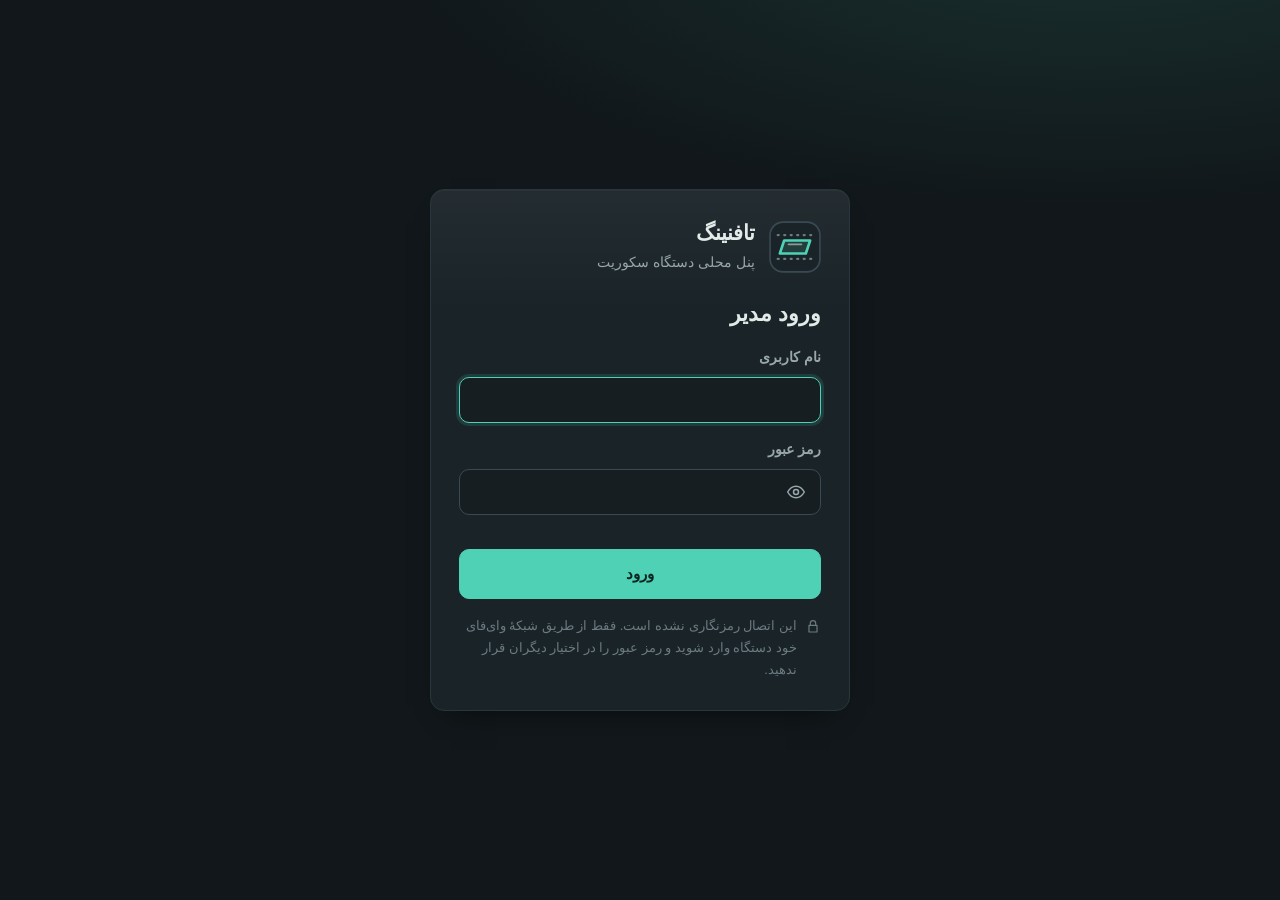
==== firmware/data/index.html @ 234cbbf4 "Phase 2D-1: ESP32 local web UI + REST API + SPIFFS assets main.cpp: - HTTP server on port 80 (ESPAsy" ====
<!doctype html>
<html lang="fa" dir="rtl" data-theme="graphite">
<head>
<meta charset="utf-8">
<meta name="viewport" content="width=device-width, initial-scale=1">
<meta name="color-scheme" content="dark light">
<title>تافنینگ · پنل محلی دستگاه</title>
<link rel="icon" href="data:image/svg+xml,%3Csvg xmlns='http://www.w3.org/2000/svg' viewBox='0 0 48 48'%3E%3Crect x='1' y='1' width='46' height='46' rx='12' fill='%231a2328' stroke='%233a4952' stroke-width='1.5'/%3E%3Cpath d='M8 13h32M8 35h32' stroke='%236a7b81' stroke-width='2' stroke-linecap='round' stroke-dasharray='1 5'/%3E%3Cpath d='M14 18h24l-4 12H10z' fill='%234fd1b5' fill-opacity='.16' stroke='%234fd1b5' stroke-width='2.4' stroke-linejoin='round'/%3E%3Cpath d='M18 21.5h12' stroke='%23e2ebe8' stroke-opacity='.55' stroke-width='1.6' stroke-linecap='round'/%3E%3C/svg%3E">
<link rel="preload" href="assets/Vazirmatn-subset.woff2" as="font" type="font/woff2" crossorigin>
<link rel="stylesheet" href="style.css">
<script>try{var t=localStorage.getItem('tf-theme');if(t)document.documentElement.setAttribute('data-theme',t)}catch(e){}</script>
<script src="app.js" defer></script>
</head>
<body>
<!-- Single-page app. Hash routes: #/login · #/dashboard · #/settings/<tab> · #/calibration[/<channel>]
     dashboard.js, settings.js and calibration.js are loaded on first visit to their view. -->
<svg width="0" height="0" style="position:absolute" aria-hidden="true" focusable="false">
  <symbol id="logo" viewBox="0 0 48 48"><rect x="1" y="1" width="46" height="46" rx="12" fill="#1a2328" stroke="#3a4952" stroke-width="1.5"/><path d="M8 13h32M8 35h32" stroke="#6a7b81" stroke-width="2" stroke-linecap="round" stroke-dasharray="1 5"/><path d="M14 18h24l-4 12H10z" fill="#4fd1b5" fill-opacity=".16" stroke="#4fd1b5" stroke-width="2.4" stroke-linejoin="round"/><path d="M18 21.5h12" stroke="#e2ebe8" stroke-opacity=".55" stroke-width="1.6" stroke-linecap="round"/></symbol>
</svg>

<!-- boot: shown until the session check answers -->
<main class="login-wrap" id="v-boot"><div class="card" style="text-align:center"><div class="spin"></div><p class="muted">در حال بررسی ورود…</p></div></main>

<!-- login: covers everything; the shell stays hidden until authenticated -->
<main class="login-wrap" id="v-login" hidden>
  <div class="login">
    <div class="card">
      <div class="login-brand">
        <svg class="logo" viewBox="0 0 48 48" aria-hidden="true"><use href="#logo"/></svg>
        <div><b>تافنینگ</b><span>پنل محلی دستگاه سکوریت</span></div>
      </div>

      <form id="f-login" novalidate>
        <h1>ورود مدیر</h1>
        <label class="field"><span>نام کاربری</span>
          <input class="input ltr" id="u" name="username" autocomplete="username" autocapitalize="off" spellcheck="false" required maxlength="32">
        </label>
        <label class="field"><span>رمز عبور</span>
          <div class="pw">
            <input class="input ltr" id="p" name="password" type="password" autocomplete="current-password" required maxlength="64">
            <button type="button" class="pw-t" aria-label="نمایش رمز عبور"></button>
          </div>
        </label>
        <p class="err" id="e-login" role="alert"></p>
        <button class="btn primary" type="submit" id="b-login">ورود</button>
      </form>

      <form id="f-change" novalidate hidden>
        <h1>تغییر رمز پیش‌فرض</h1>
        <p class="muted small">برای امنیت دستگاه، پیش از ادامه باید رمز عبور پیش‌فرض را تغییر دهید.</p>
        <label class="field" id="w-cur"><span>رمز عبور فعلی</span>
          <div class="pw">
            <input class="input ltr" id="c0" type="password" autocomplete="current-password" maxlength="64">
            <button type="button" class="pw-t" aria-label="نمایش رمز عبور"></button>
          </div>
        </label>
        <label class="field"><span>رمز عبور جدید</span>
          <div class="pw">
            <input class="input ltr" id="c1" type="password" autocomplete="new-password" required maxlength="64">
            <button type="button" class="pw-t" aria-label="نمایش رمز عبور"></button>
          </div>
        </label>
        <label class="field"><span>تکرار رمز عبور جدید</span>
          <input class="input ltr" id="c2" type="password" autocomplete="new-password" required maxlength="64">
        </label>
        <ul class="rule">
          <li>دست‌کم ۸ نویسه</li>
          <li>متفاوت با رمز فعلی و نام کاربری</li>
        </ul>
        <p class="err" id="e-change" role="alert"></p>
        <button class="btn primary" type="submit" id="b-change">ذخیره و ادامه</button>
      </form>

      <p class="login-note" id="note"></p>
    </div>
  </div>
</main>

<!-- shell: header + one visible page at a time -->
<div id="shell" hidden>
  <header class="top" id="top"></header>

  <main class="page" id="p-dashboard" hidden>
    <div class="statusbar" id="sbar" aria-label="وضعیت دستگاه"></div>
    <div class="banner danger" id="stale" hidden role="alert"></div>
    <div class="page-head">
      <div>
        <h1>وضعیت ایستگاه‌ها</h1>
        <p>بروزرسانی خودکار هر ثانیه · ۱۶ ایستگاه، هر ایستگاه دو نازل</p>
      </div>
      <div class="legend" id="legend"></div>
    </div>
    <section class="stations" id="grid" aria-live="off"></section>
  </main>

  <main class="page narrow" id="p-settings" hidden>
    <div class="page-head"><div><h1>تنظیمات دستگاه</h1><p>تغییرات در حافظهٔ ماندگار دستگاه ذخیره می‌شوند.</p></div></div>
    <nav class="subnav" id="subnav-set" aria-label="بخش‌های تنظیمات"></nav>
    <div class="banner" id="reboot-banner" hidden></div>
    <div id="panel"><div class="card"><div class="spin"></div></div></div>
  </main>

  <main class="page" id="p-calibration" hidden>
    <div class="page-head"><div><h1>کالیبراسیون کانال‌ها</h1><p>۶۴ کانال: ۳۲ فشار و ۳۲ دما · نگاشت ولتاژ ورودی (۰ تا ۵ ولت) به مقدار</p></div></div>
    <nav class="subnav" id="subnav-cal" aria-label="بخش‌های تنظیمات"></nav>
    <div class="sumrow" id="sum"></div>
    <div class="toolbar" id="toolbar"></div>
    <div class="cal">
      <div class="tbl-wrap" id="tblwrap"></div>
      <aside class="card editor" id="editor" aria-label="ویرایشگر کانال"></aside>
    </div>
  </main>
</div>
</body>
</html>
---- firmware/data/style.css ----
/* تافنینگ — پنل محلی دستگاه · style.css
   Merged from themes.css (colour tokens) + main.css (layout/components).
   RTL only. Logical properties only (inline/block), never left/right.
   Persian rule: never set letter-spacing on Persian text (it breaks joining). */

/* ---------- Font: bundled Vazirmatn Regular subset (Persian + Latin + digits) ---------- */
@font-face {
  font-family: "Vazirmatn-subset";
  src: url("assets/Vazirmatn-subset.woff2") format("woff2");
  font-weight: 400;
  font-style: normal;
  font-display: swap;
}

/* ---------- Themes: graphite (dark, default) + daylight (light) ----------
   Graphite + tempered-glass edge green echoes the PC console.
   Neutrals are tinted toward green-grey; no pure black or white. */
:root,
[data-theme="graphite"] {
  color-scheme: dark;
  --bg: #11171a;
  --bg-2: #161e22;
  --surface: #1a2328;
  --surface-2: #212c32;
  --surface-3: #29363d;
  --line: #2a363d;
  --line-2: #3a4952;
  --text: #e2ebe8;
  --muted: #97a7ab;
  --faint: #6a7b81;
  --accent: #4fd1b5;
  --accent-ink: #0b2621;
  --sheen: #ffffff0b;
  --shadow: 0 1px 0 #ffffff08 inset, 0 14px 30px -20px #000000d0;

  /* channel states */
  --ok: #3ddc97;
  --warn: #f5b83d;
  --unconf: #8b989e;
  --danger: #ff6170;

  /* station states */
  --st-idle: #7d8c94;
  --st-stab: #6cb6ff;
  --st-run: #3ddc97;
  --st-post: #a993ff;
  --st-fault: #ff6170;

  --live: #ff9f43;

  --accent-soft: #4fd1b524;
  --ok-soft: #3ddc9720;
  --warn-soft: #f5b83d26;
  --danger-soft: #ff617024;
  --unconf-soft: #8b989e1c;
}

[data-theme="daylight"] {
  color-scheme: light;
  --bg: #e6ecea;
  --bg-2: #dde5e2;
  --surface: #f3f6f5;
  --surface-2: #e9efed;
  --surface-3: #dfe7e4;
  --line: #d0dad7;
  --line-2: #b9c6c2;
  --text: #15221f;
  --muted: #536663;
  --faint: #7f8f8c;
  --accent: #0b8f77;
  --accent-ink: #f1fbf8;
  --sheen: #ffffff70;
  --shadow: 0 1px 2px #0f2a2614, 0 10px 24px -18px #0f2a2650;

  --ok: #128f5c;
  --warn: #b47a00;
  --unconf: #7a898e;
  --danger: #cc2f44;

  --st-idle: #74848b;
  --st-stab: #2f78d6;
  --st-run: #128f5c;
  --st-post: #7154d1;
  --st-fault: #cc2f44;

  --live: #d96a0b;

  --accent-soft: #0b8f771f;
  --ok-soft: #128f5c1a;
  --warn-soft: #b47a001f;
  --danger-soft: #cc2f441a;
  --unconf-soft: #7a898e1a;
}

/* ---------- Base ---------- */
*, *::before, *::after { box-sizing: border-box; }
html { font-size: 16px; -webkit-text-size-adjust: 100%; }
html, body { margin: 0; min-height: 100%; }
body {
  font-family: "Vazirmatn-subset", Tahoma, sans-serif;
  font-size: 1rem;
  line-height: 1.8;
  color: var(--text);
  background:
    radial-gradient(1200px 500px at 85% -10%, var(--accent-soft), transparent 60%),
    var(--bg);
  background-attachment: fixed;
  font-variant-numeric: tabular-nums;
  -webkit-font-smoothing: antialiased;
}
h1, h2, h3, h4 { margin: 0; line-height: 1.5; font-weight: 700; }
h1 { font-size: 1.35rem; }
h2 { font-size: 1.12rem; }
h3 { font-size: 1rem; }
p { margin: 0; }
a { color: inherit; text-decoration: none; }
button, input, select { font: inherit; color: inherit; }
button { cursor: pointer; }
[hidden] { display: none !important; }
:focus-visible { outline: 2px solid var(--accent); outline-offset: 2px; }
::selection { background: var(--accent-soft); }
.ltr { direction: ltr; unicode-bidi: isolate; text-align: start; }
input.ltr { text-align: end; }
.muted { color: var(--muted); }
.small { font-size: .875rem; }
.ico { width: 20px; height: 20px; flex: none; fill: none; stroke: currentColor; stroke-width: 1.8; stroke-linecap: round; stroke-linejoin: round; }
.sr { position: absolute; width: 1px; height: 1px; overflow: hidden; clip: rect(0 0 0 0); white-space: nowrap; }

/* ---------- Header ---------- */
.top {
  position: sticky; inset-block-start: 0; z-index: 20;
  display: flex; align-items: center; gap: 16px;
  padding-block: 10px; padding-inline: 20px;
  background: var(--bg);
  border-block-end: 1px solid var(--line);
}
@supports (backdrop-filter: blur(4px)) {
  .top { background: color-mix(in srgb, var(--bg) 82%, transparent); backdrop-filter: blur(10px); }
}
.brand { display: flex; align-items: center; gap: 10px; margin-inline-end: 8px; }
.brand .logo { width: 34px; height: 34px; flex: none; }
.brand b { display: block; font-size: 1.05rem; line-height: 1.3; }
.brand span { display: block; font-size: .78rem; color: var(--muted); line-height: 1.4; }
.nav { display: flex; gap: 4px; flex: 1; }
.nav a, .icon-btn {
  display: inline-flex; align-items: center; gap: 8px;
  min-height: 44px; padding-inline: 14px; border-radius: 10px;
  color: var(--muted); font-weight: 700; font-size: .95rem;
  border: 1px solid transparent; background: none;
}
.nav a:hover, .icon-btn:hover { color: var(--text); background: var(--surface-2); }
.nav a[aria-current="page"] { color: var(--text); background: var(--surface-2); border-color: var(--line); }
.nav a[aria-current="page"] .ico { color: var(--accent); }
.top-actions { display: flex; gap: 4px; }
.icon-btn { padding-inline: 12px; }

/* ---------- Layout ---------- */
.page { max-width: 1480px; margin-inline: auto; padding: 20px; }
.page-head { display: flex; align-items: flex-end; justify-content: space-between; gap: 16px; flex-wrap: wrap; margin-block-end: 16px; }
.page-head p { color: var(--muted); font-size: .92rem; }
.card {
  background: linear-gradient(180deg, var(--sheen), transparent 120px), var(--surface);
  border: 1px solid var(--line); border-radius: 14px; box-shadow: var(--shadow);
  padding: 20px;
}
.card + .card { margin-block-start: 16px; }
.card-h { display: flex; align-items: center; justify-content: space-between; gap: 12px; margin-block-end: 14px; }
.card-h p { color: var(--muted); font-size: .88rem; }

/* ---------- Status bar ---------- */
.statusbar { display: flex; flex-wrap: wrap; gap: 8px; margin-block-end: 18px; }
.chip {
  display: inline-flex; align-items: center; gap: 8px;
  min-height: 40px; padding-inline: 12px; border-radius: 10px;
  background: var(--surface); border: 1px solid var(--line);
  font-size: .9rem; white-space: nowrap;
}
.chip .k { color: var(--muted); }
.chip .v { font-weight: 700; }
.chip .ico { color: var(--muted); width: 18px; height: 18px; }
.chip.bad { border-color: var(--danger); color: var(--danger); }
.chip.bad .ico, .chip.bad .k { color: inherit; }
.beat { width: 9px; height: 9px; border-radius: 50%; background: var(--faint); flex: none; }
.beat.on { background: var(--accent); box-shadow: 0 0 0 4px var(--accent-soft); }
.beat.off { background: var(--danger); }
.bars { display: inline-flex; align-items: flex-end; gap: 2px; height: 14px; }
.bars i { width: 4px; border-radius: 1px; background: var(--line-2); }
.bars i:nth-child(1) { height: 4px; } .bars i:nth-child(2) { height: 7px; }
.bars i:nth-child(3) { height: 10px; } .bars i:nth-child(4) { height: 14px; }
.bars[data-l="1"] i:nth-child(-n+1), .bars[data-l="2"] i:nth-child(-n+2),
.bars[data-l="3"] i:nth-child(-n+3), .bars[data-l="4"] i:nth-child(-n+4) { background: var(--accent); }
.bars[data-l="1"] i:nth-child(1) { background: var(--warn); }

/* ---------- Banner ---------- */
.banner {
  display: flex; align-items: center; gap: 12px; flex-wrap: wrap;
  padding: 12px 16px; border-radius: 12px; margin-block-end: 16px;
  border: 1px solid var(--warn); background: var(--warn-soft);
}
.banner.danger { border-color: var(--danger); background: var(--danger-soft); }
.banner.info { border-color: var(--line-2); background: var(--surface-2); }
.banner p { flex: 1; min-width: 220px; }

/* ---------- Buttons & fields ---------- */
.btn {
  display: inline-flex; align-items: center; justify-content: center; gap: 8px;
  min-height: 46px; padding-inline: 20px; border-radius: 10px;
  border: 1px solid var(--line-2); background: var(--surface-2);
  font-weight: 700; font-size: .95rem; white-space: nowrap;
}
.btn:hover { background: var(--surface-3); }
.btn:disabled { opacity: .45; cursor: not-allowed; }
.btn.primary { background: var(--accent); border-color: var(--accent); color: var(--accent-ink); }
.btn.primary:hover { filter: brightness(1.07); }
.btn.danger { background: var(--danger-soft); border-color: var(--danger); color: var(--danger); }
.btn.ghost { background: none; border-color: transparent; color: var(--muted); }
.btn.ghost:hover { color: var(--text); background: var(--surface-2); }
.btn.sm { min-height: 38px; padding-inline: 12px; font-size: .88rem; }
.actions { display: flex; gap: 10px; flex-wrap: wrap; align-items: center; margin-block-start: 18px; }
.actions .grow { flex: 1; }

.grid2 { display: grid; grid-template-columns: repeat(auto-fit, minmax(240px, 1fr)); gap: 14px 18px; }
.field { display: flex; flex-direction: column; gap: 6px; min-width: 0; }
.field > span, .lbl { font-size: .9rem; font-weight: 700; color: var(--muted); display: flex; gap: 8px; align-items: center; }
.field small { color: var(--faint); font-size: .82rem; line-height: 1.6; }
.input, select.input {
  width: 100%; min-height: 46px; padding-inline: 14px; border-radius: 10px;
  border: 1px solid var(--line-2); background: var(--bg-2);
}
.input:focus { border-color: var(--accent); outline: none; box-shadow: 0 0 0 3px var(--accent-soft); }
.input[aria-invalid="true"] { border-color: var(--danger); box-shadow: 0 0 0 3px var(--danger-soft); }
.input[readonly] { color: var(--muted); }
.pw { position: relative; }
.pw .input { padding-inline: 52px; }
.pw button { position: absolute; inset-inline-start: 4px; inset-block: 4px; width: 42px; border: 0; border-radius: 8px; background: none; color: var(--muted); display: grid; place-items: center; }
.err { color: var(--danger); font-size: .85rem; min-height: 0; }
.badge {
  display: inline-flex; align-items: center; gap: 6px; padding-inline: 8px; border-radius: 6px;
  font-size: .78rem; font-weight: 700; line-height: 1.9; white-space: nowrap;
  background: var(--surface-3); color: var(--muted);
}
.badge.prop { background: var(--warn-soft); color: var(--warn); }
.badge.ok { background: var(--ok-soft); color: var(--ok); }
.badge.un { background: var(--unconf-soft); color: var(--unconf); border: 1px dashed var(--unconf); }

/* segmented control (radio based) */
.seg { display: inline-flex; flex-wrap: wrap; gap: 4px; padding: 4px; border-radius: 12px; background: var(--bg-2); border: 1px solid var(--line); }
.seg label { position: relative; }
.seg input { position: absolute; opacity: 0; inset: 0; margin: 0; cursor: pointer; }
.seg span { display: flex; align-items: center; gap: 8px; min-height: 42px; padding-inline: 16px; border-radius: 9px; font-weight: 700; color: var(--muted); font-size: .93rem; }
.seg input:checked + span { background: var(--surface-3); color: var(--text); box-shadow: inset 0 0 0 1px var(--line-2); }
.seg input:checked + span::before { content: ""; width: 8px; height: 8px; border-radius: 50%; background: var(--accent); }
.seg input:focus-visible + span { outline: 2px solid var(--accent); }

/* key/value read-only list */
.kv { display: grid; grid-template-columns: repeat(auto-fill, minmax(220px, 1fr)); gap: 10px; margin: 0; }
.kv div { padding: 12px 14px; border-radius: 10px; background: var(--bg-2); border: 1px solid var(--line); }
.kv dt { font-size: .82rem; color: var(--muted); }
.kv dd { margin: 0; font-weight: 700; font-size: 1.02rem; overflow-wrap: anywhere; }

/* settings sub navigation */
.subnav { display: flex; gap: 6px; overflow-x: auto; margin-block-end: 18px; padding-block-end: 2px; }
.subnav a {
  display: inline-flex; align-items: center; gap: 8px; min-height: 46px; padding-inline: 16px;
  border-radius: 10px; color: var(--muted); font-weight: 700; white-space: nowrap;
  border: 1px solid var(--line); background: var(--surface);
}
.subnav a[aria-current="true"] { color: var(--text); border-color: var(--accent); box-shadow: inset 0 -3px 0 var(--accent); }
.narrow { max-width: 920px; }

/* ---------- Dialog / overlay / toast ---------- */
dialog {
  width: min(560px, calc(100vw - 24px)); max-height: calc(100vh - 32px);
  padding: 0; border: 1px solid var(--line-2); border-radius: 16px;
  background: var(--surface); color: var(--text); box-shadow: 0 30px 80px -30px #000c;
}
dialog.wide { width: min(820px, calc(100vw - 24px)); }
dialog::backdrop { background: #0a0f12a8; }
.dlg-b { padding: 22px; }
.dlg-b h2 { margin-block-end: 8px; }
.dlg-b > p { color: var(--muted); }
.overlay { position: fixed; inset: 0; z-index: 60; display: grid; place-items: center; background: var(--bg); }
.overlay .card { text-align: center; max-width: 460px; }
.spin { width: 34px; height: 34px; margin: 0 auto 12px; border-radius: 50%; border: 3px solid var(--line-2); border-block-start-color: var(--accent); animation: spin 1s linear infinite; }
@keyframes spin { to { transform: rotate(360deg); } }
.toasts { position: fixed; inset-block-end: 18px; inset-inline-start: 18px; z-index: 70; display: flex; flex-direction: column; gap: 8px; }
.toast { padding: 12px 16px; border-radius: 10px; background: var(--surface-3); border: 1px solid var(--line-2); box-shadow: var(--shadow); max-width: 380px; font-weight: 700; }
.toast.ok { border-color: var(--ok); }
.toast.bad { border-color: var(--danger); color: var(--danger); }

/* ---------- Login ---------- */
.login-wrap { min-height: 100vh; display: grid; place-items: center; padding: 20px; }
.login { width: min(420px, 100%); }
.login .card { padding: 28px; }
.login-brand { display: flex; align-items: center; gap: 14px; margin-block-end: 22px; }
.login-brand .logo { width: 52px; height: 52px; flex: none; }
.login-brand b { font-size: 1.3rem; display: block; line-height: 1.4; }
.login-brand span { color: var(--muted); font-size: .9rem; }
.login form { display: flex; flex-direction: column; gap: 14px; }
.login .btn { width: 100%; margin-block-start: 6px; min-height: 50px; }
.login-note { display: flex; gap: 8px; align-items: flex-start; margin-block-start: 16px; color: var(--faint); font-size: .82rem; line-height: 1.7; }
.login-note .ico { width: 16px; height: 16px; margin-block-start: 3px; }
.rule { font-size: .84rem; color: var(--muted); padding-inline-start: 18px; margin: 0; }

/* ---------- Responsive ---------- */
@media (max-width: 860px) {
  .top { flex-wrap: wrap; gap: 8px; padding-inline: 12px; }
  .brand span { display: none; }
  .nav { order: 3; flex-basis: 100%; overflow-x: auto; }
  .nav a { flex: 1; justify-content: center; padding-inline: 10px; }
  .top-actions { margin-inline-start: auto; }
  .icon-btn .lbl-t { display: none; }
  .page { padding: 14px 12px; }
  .card { padding: 16px; }
}
@media (prefers-reduced-motion: reduce) {
  *, *::before, *::after { animation: none !important; transition: none !important; }
}

/* ---------- Dashboard ---------- */
.legend { display: flex; flex-wrap: wrap; gap: 6px 14px; font-size: .88rem; color: var(--muted); }
.legend span { display: inline-flex; align-items: center; gap: 6px; }
.legend b { color: var(--text); }
.dot { width: 10px; height: 10px; border-radius: 50%; background: var(--c, var(--faint)); flex: none; }
.stations { display: grid; grid-template-columns: repeat(auto-fill, minmax(320px, 1fr)); gap: 14px; }
.stations.stale .tile { opacity: .55; }
.tile {
  --st: var(--st-idle);
  display: flex; flex-direction: column; gap: 10px;
  padding: 14px; padding-inline-start: 16px; border-radius: 14px;
  background: linear-gradient(180deg, var(--sheen), transparent 90px), var(--surface);
  border: 1px solid var(--line); border-inline-start: 5px solid var(--st);
  box-shadow: var(--shadow);
}
.tile[data-state="stabilising"] { --st: var(--st-stab); }
.tile[data-state="running"] { --st: var(--st-run); }
.tile[data-state="post_cycle"] { --st: var(--st-post); }
.tile[data-state="fault"] {
  --st: var(--st-fault);
  background: linear-gradient(180deg, var(--danger-soft), transparent 110px), var(--surface);
  border-color: var(--danger);
}
.tile-h { display: flex; align-items: center; gap: 12px; }
.tile-no {
  display: grid; place-items: center; width: 44px; height: 44px; border-radius: 11px; flex: none;
  font-size: 1.3rem; font-weight: 700; background: var(--surface-3); border: 1px solid var(--line-2);
}
.tile-t { flex: 1; min-width: 0; line-height: 1.45; }
.tile-t b { display: block; font-size: 1.05rem; overflow: hidden; text-overflow: ellipsis; white-space: nowrap; }
.tile-t span { font-size: .8rem; color: var(--muted); }
.pill {
  display: inline-flex; align-items: center; gap: 7px; min-height: 32px; padding-inline: 11px;
  border-radius: 999px; font-weight: 700; font-size: .86rem; white-space: nowrap;
  color: var(--st); background: var(--surface-2); box-shadow: inset 0 0 0 1px var(--st);
}
.pill::before { content: ""; width: 8px; height: 8px; border-radius: 50%; background: var(--st); }
.tile[data-state="fault"] .pill { background: var(--st-fault); color: #fff5f6; box-shadow: none; }
.tile[data-state="fault"] .pill::before { background: #fff5f6; }
.tile-m { display: flex; justify-content: space-between; gap: 8px; font-size: .86rem; color: var(--muted); }
.tile-m span { display: inline-flex; align-items: center; gap: 6px; }
.tile-m b { color: var(--text); }
.act[data-on="true"] .dot { --c: var(--accent); box-shadow: 0 0 0 3px var(--accent-soft); }
.act[data-on="false"] .dot { --c: transparent; box-shadow: inset 0 0 0 2px var(--faint); }
.nz { display: grid; grid-template-columns: 52px 1fr 1fr; gap: 6px; align-items: stretch; }
.nz-l { display: flex; flex-direction: column; align-items: center; justify-content: center; font-size: .8rem; color: var(--muted); line-height: 1.4; border-radius: 9px; background: var(--bg-2); }
.nz-l i { font-style: normal; font-size: .9rem; color: var(--faint); }
.ch {
  --c: var(--ok);
  position: relative; padding: 6px 10px 6px; border-radius: 9px; min-width: 0;
  background: var(--bg-2); border: 1px solid var(--line);
}
.ch-k { display: flex; align-items: center; justify-content: space-between; gap: 6px; font-size: .78rem; color: var(--muted); line-height: 1.5; }
.ch-k .dot { width: 8px; height: 8px; }
.ch-v { display: flex; align-items: baseline; gap: 4px; line-height: 1.5; min-height: 30px; }
.ch-v b { font-size: 1.28rem; font-weight: 700; }
.ch-v small { font-size: .8rem; color: var(--muted); }
.ch-r { font-size: .74rem; color: var(--faint); line-height: 1.5; }
.ch[data-s="out_of_range"] { --c: var(--warn); background: var(--warn-soft); border-color: var(--warn); }
.ch[data-s="out_of_range"] .ch-v b { font-size: .92rem; color: var(--warn); }
.ch[data-s="unconfigured"] { --c: var(--unconf); background: var(--unconf-soft); border: 1px dashed var(--unconf); }
.ch[data-s="unconfigured"] .ch-v b { font-size: .88rem; color: var(--unconf); font-weight: 700; }
.ch[data-s="none"] .ch-v b { color: var(--faint); }

/* ---------- Calibration ---------- */
.sumrow { display: flex; flex-wrap: wrap; gap: 10px; margin-block-end: 14px; }
.sum { min-width: 150px; padding: 10px 16px; border-radius: 12px; background: var(--surface); border: 1px solid var(--line); text-align: start; }
.sum b { display: block; font-size: 1.4rem; line-height: 1.4; }
.sum span { font-size: .85rem; color: var(--muted); }
.sum.un { border-style: dashed; border-color: var(--unconf); }
.sum.un b { color: var(--unconf); }
.toolbar { display: flex; flex-wrap: wrap; gap: 10px; align-items: center; margin-block-end: 12px; }
.toolbar .search { flex: 1; min-width: 220px; position: relative; }
.toolbar .search .ico { position: absolute; inset-inline-start: 14px; inset-block-start: 13px; color: var(--faint); }
.toolbar .search .input { padding-inline-start: 44px; }
.cal { display: grid; grid-template-columns: minmax(0, 1fr) 470px; gap: 16px; align-items: start; }
.tbl-wrap { overflow: auto; max-height: calc(100vh - 280px); min-height: 360px; border-radius: 14px; border: 1px solid var(--line); background: var(--surface); }
.tbl { width: 100%; border-collapse: collapse; font-size: .9rem; }
.tbl th { position: sticky; inset-block-start: 0; z-index: 1; background: var(--surface-2); color: var(--muted); font-weight: 700; text-align: start; padding: 10px 12px; border-block-end: 1px solid var(--line-2); white-space: nowrap; font-size: .84rem; }
.tbl td { padding: 9px 12px; border-block-end: 1px solid var(--line); white-space: nowrap; }
.tbl tbody tr { cursor: pointer; }
.tbl tbody tr[data-alt="1"] td { background: var(--bg-2); }
.tbl tbody tr:hover td { background: var(--surface-2); }
.tbl tbody tr[aria-selected="true"] td { background: var(--accent-soft); }
.tbl tbody tr[aria-selected="true"] td:first-child { box-shadow: inset -4px 0 0 var(--accent); }
.tbl tbody tr.flash td { background: var(--ok-soft); }
.tbl tr[data-un="1"] td.mode { color: var(--unconf); }
.tbl .q { display: inline-flex; align-items: center; gap: 6px; }
.tbl .q i { width: 8px; height: 8px; border-radius: 2px; background: var(--accent); }
.tbl .q.t i { background: var(--live); border-radius: 50%; }
.empty { padding: 40px 20px; text-align: center; color: var(--muted); }
.editor { position: sticky; inset-block-start: 84px; max-height: calc(100vh - 100px); overflow: auto; }
.editor .card-h { align-items: flex-start; }
.ed-sub { color: var(--muted); font-size: .88rem; }
.ed-close { display: none; }
.live {
  display: flex; align-items: center; gap: 10px; flex-wrap: wrap;
  padding: 10px 12px; border-radius: 10px; margin-block-end: 14px;
  background: var(--bg-2); border: 1px solid var(--line); font-size: .9rem;
}
.live .dot { --c: var(--live); }
.live b { font-size: 1.05rem; }
.pts { width: 100%; border-collapse: separate; border-spacing: 0 6px; margin-block: 6px; }
.pts th { font-size: .82rem; color: var(--muted); text-align: start; font-weight: 700; padding-inline: 4px; }
.pts td { padding-inline: 4px; vertical-align: middle; }
.pts td:first-child { width: 34px; color: var(--faint); font-weight: 700; text-align: center; }
.pts .input { min-height: 44px; }
.pts td:last-child { width: 48px; }
.ib { width: 44px; height: 44px; display: grid; place-items: center; border-radius: 10px; border: 1px solid var(--line-2); background: var(--surface-2); color: var(--live); }
.ib:hover { background: var(--surface-3); }
.errs { margin: 8px 0 0; padding: 10px 14px; padding-inline-start: 30px; border-radius: 10px; background: var(--danger-soft); color: var(--danger); font-size: .86rem; }
.okmsg { margin-block-start: 8px; color: var(--ok); font-size: .86rem; font-weight: 700; display: flex; align-items: center; gap: 6px; }
.win { display: grid; grid-template-columns: 1fr 1fr; gap: 10px; }
.sect { margin-block-start: 18px; }
.sect > .lbl { margin-block-end: 6px; }
.chart { width: 100%; height: auto; display: block; border-radius: 10px; background: var(--bg-2); border: 1px solid var(--line); }
.chart text { font-family: inherit; font-size: 10px; fill: var(--faint); }
.chart .grid { stroke: var(--line); stroke-width: 1; }
.chart .oow { fill: var(--warn-soft); }
.chart .seg-c { stroke: var(--accent); stroke-width: 2.5; fill: none; }
.chart .seg-x { stroke: var(--accent); stroke-width: 1.5; stroke-dasharray: 4 4; fill: none; opacity: .7; }
.chart .pt { fill: var(--surface); stroke: var(--accent); stroke-width: 2; }
.chart .lv { stroke: var(--live); stroke-width: 1.5; stroke-dasharray: 3 3; }
.chart .lvd { fill: var(--live); }
.chart .msg { font-size: 12px; fill: var(--muted); }
.probe { display: flex; gap: 10px; align-items: center; margin-block-start: 10px; flex-wrap: wrap; font-size: .9rem; }
.probe .input { width: 120px; }
.probe output { font-weight: 700; }
.mx { width: 100%; border-collapse: separate; border-spacing: 4px; }
.mx th { font-size: .8rem; color: var(--muted); font-weight: 700; padding: 2px 4px; text-align: center; }
.mx th[scope="row"] { text-align: start; white-space: nowrap; }
.mx label { display: block; position: relative; }
.mx input { position: absolute; opacity: 0; inset: 0; margin: 0; }
.mx span {
  display: grid; place-items: center; min-height: 38px; border-radius: 8px;
  background: var(--bg-2); border: 1px solid var(--line); font-size: .85rem; color: var(--muted);
}
.mx input:checked + span { background: var(--accent); border-color: var(--accent); color: var(--accent-ink); font-weight: 700; }
.mx input:disabled + span { opacity: .35; }
.mx input.src + span { opacity: 1; background: var(--surface-3); border: 2px solid var(--accent); color: var(--text); }
.mx input:focus-visible + span { outline: 2px solid var(--accent); }
.mx-wrap { max-height: 52vh; overflow: auto; margin-block: 12px; border-radius: 10px; border: 1px solid var(--line); padding: 4px; }

/* polarity diagram */
.pol { display: grid; grid-template-columns: minmax(0, 1fr) auto; gap: 14px 20px; align-items: center; padding-block: 16px; border-block-end: 1px solid var(--line); }
.pol:last-of-type { border-block-end: 0; }
.pol h3 { display: flex; align-items: center; gap: 8px; flex-wrap: wrap; }
.pol p { color: var(--muted); font-size: .88rem; }
.wave { width: 150px; height: 44px; }
.wave path { fill: none; stroke: var(--accent); stroke-width: 2.2; }
.wave .base { stroke: var(--line-2); stroke-width: 1; stroke-dasharray: 3 3; }
.wave text { font-size: 9px; fill: var(--muted); font-family: inherit; }
.pol-c { display: flex; align-items: center; gap: 14px; flex-wrap: wrap; justify-content: flex-end; }

@media (max-width: 1180px) {
  .cal { grid-template-columns: 1fr; }
  .editor { position: fixed; inset: 0; z-index: 40; max-height: none; border-radius: 0; margin: 0; }
  .editor:not(.open) { display: none; }
  .ed-close { display: inline-flex; }
  .tbl-wrap { max-height: none; }
  body.ed-open { overflow: hidden; }
}
@media (max-width: 560px) {
  .stations { grid-template-columns: 1fr; }
  .nz { grid-template-columns: 44px 1fr 1fr; }
  .pol { grid-template-columns: 1fr; }
  .pol-c { justify-content: flex-start; }
  .statusbar .chip { flex: 1 1 calc(50% - 8px); }
  .tbl .hide-s { display: none; }
}
.editor .seg { display: flex; flex-wrap: nowrap; }
.editor .seg label { flex: 1 1 auto; }
.editor .seg span { justify-content: center; padding-inline: 6px; font-size: .84rem; white-space: nowrap; gap: 6px; }
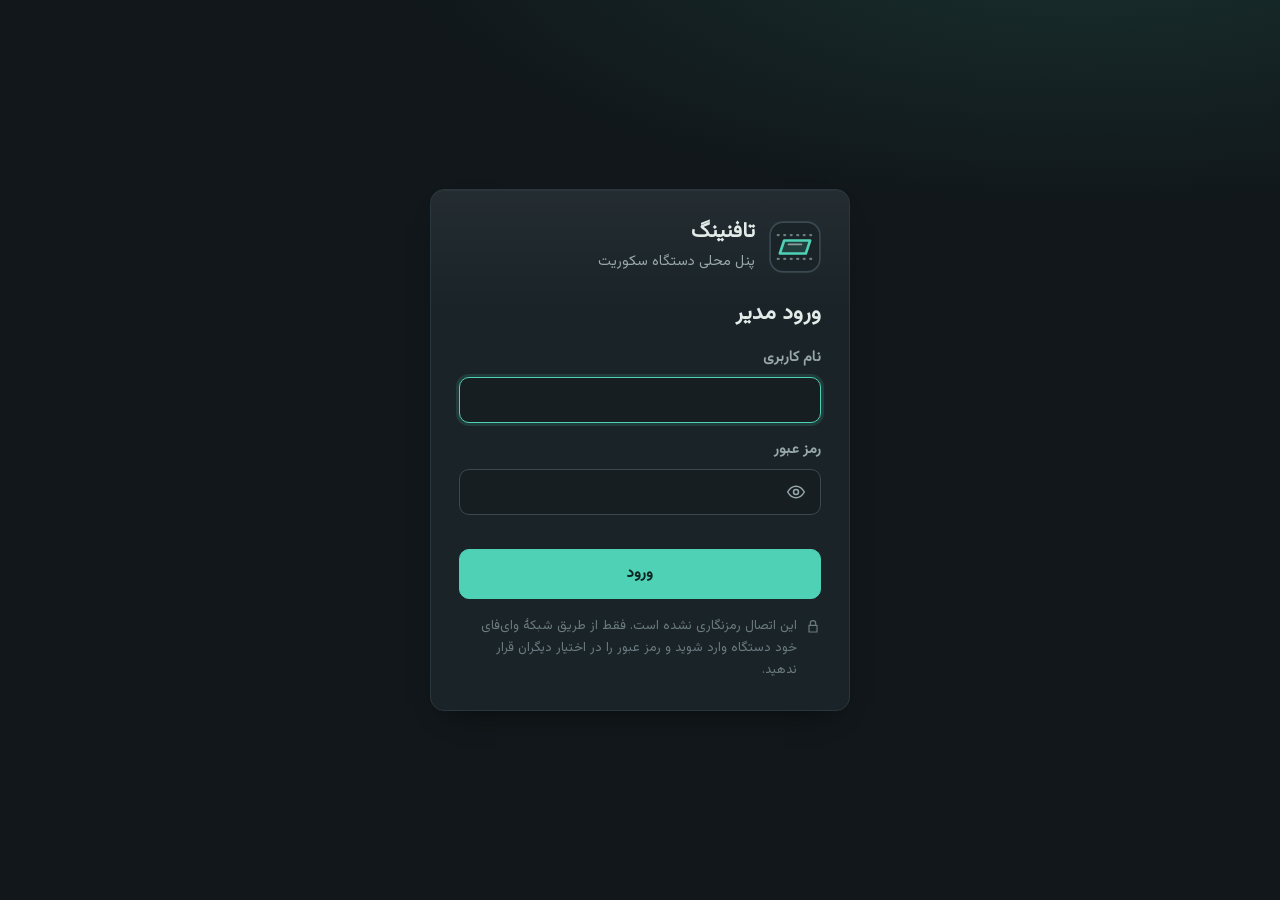
==== commit ac9294a0: "Phase 2D-1: merge approved changes + admin panel redesign Applies the 22 approved files from the spe" ====
--- a/firmware/data/index.html
+++ b/firmware/data/index.html
@@ -6,7 +6,7 @@
 <meta name="color-scheme" content="dark light">
 <title>تافنینگ · پنل محلی دستگاه</title>
 <link rel="icon" href="data:image/svg+xml,%3Csvg xmlns='http://www.w3.org/2000/svg' viewBox='0 0 48 48'%3E%3Crect x='1' y='1' width='46' height='46' rx='12' fill='%231a2328' stroke='%233a4952' stroke-width='1.5'/%3E%3Cpath d='M8 13h32M8 35h32' stroke='%236a7b81' stroke-width='2' stroke-linecap='round' stroke-dasharray='1 5'/%3E%3Cpath d='M14 18h24l-4 12H10z' fill='%234fd1b5' fill-opacity='.16' stroke='%234fd1b5' stroke-width='2.4' stroke-linejoin='round'/%3E%3Cpath d='M18 21.5h12' stroke='%23e2ebe8' stroke-opacity='.55' stroke-width='1.6' stroke-linecap='round'/%3E%3C/svg%3E">
-<link rel="preload" href="assets/Vazirmatn-subset.woff2" as="font" type="font/woff2" crossorigin>
+<link rel="preload" href="Vazirmatn-subset.woff2" as="font" type="font/woff2" crossorigin>
 <link rel="stylesheet" href="style.css">
 <script>try{var t=localStorage.getItem('tf-theme');if(t)document.documentElement.setAttribute('data-theme',t)}catch(e){}</script>
 <script src="app.js" defer></script>
@@ -71,6 +71,7 @@
         <button class="btn primary" type="submit" id="b-change">ذخیره و ادامه</button>
       </form>
 
+      <div class="banner dev" id="dev-banner" hidden role="note"></div>
       <p class="login-note" id="note"></p>
     </div>
   </div>
--- a/firmware/data/style.css
+++ b/firmware/data/style.css
@@ -6,7 +6,7 @@
 /* ---------- Font: bundled Vazirmatn Regular subset (Persian + Latin + digits) ---------- */
 @font-face {
   font-family: "Vazirmatn-subset";
-  src: url("assets/Vazirmatn-subset.woff2") format("woff2");
+  src: url("Vazirmatn-subset.woff2") format("woff2");
   font-weight: 400;
   font-style: normal;
   font-display: swap;
@@ -199,6 +199,12 @@
 }
 .banner.danger { border-color: var(--danger); background: var(--danger-soft); }
 .banner.info { border-color: var(--line-2); background: var(--surface-2); }
+/* development build credentials (TM_DEV_SHOW_PASSWORD=1 only) */
+.banner.dev { margin-block-start: 14px; border-color: var(--warn); background: color-mix(in oklab, var(--warn) 12%, transparent); align-items: flex-start; }
+.banner.dev .dev-body { flex: 1; display: grid; gap: 6px; min-width: 0; }
+.banner.dev .dev-kv { display: flex; justify-content: space-between; gap: 10px; }
+.banner.dev code { font-family: ui-monospace, Consolas, monospace; font-size: 15px; user-select: all; word-break: break-all; }
+.banner.dev .btn { justify-self: start; margin-block-start: 4px; }
 .banner p { flex: 1; min-width: 220px; }
 
 /* ---------- Buttons & fields ---------- */
